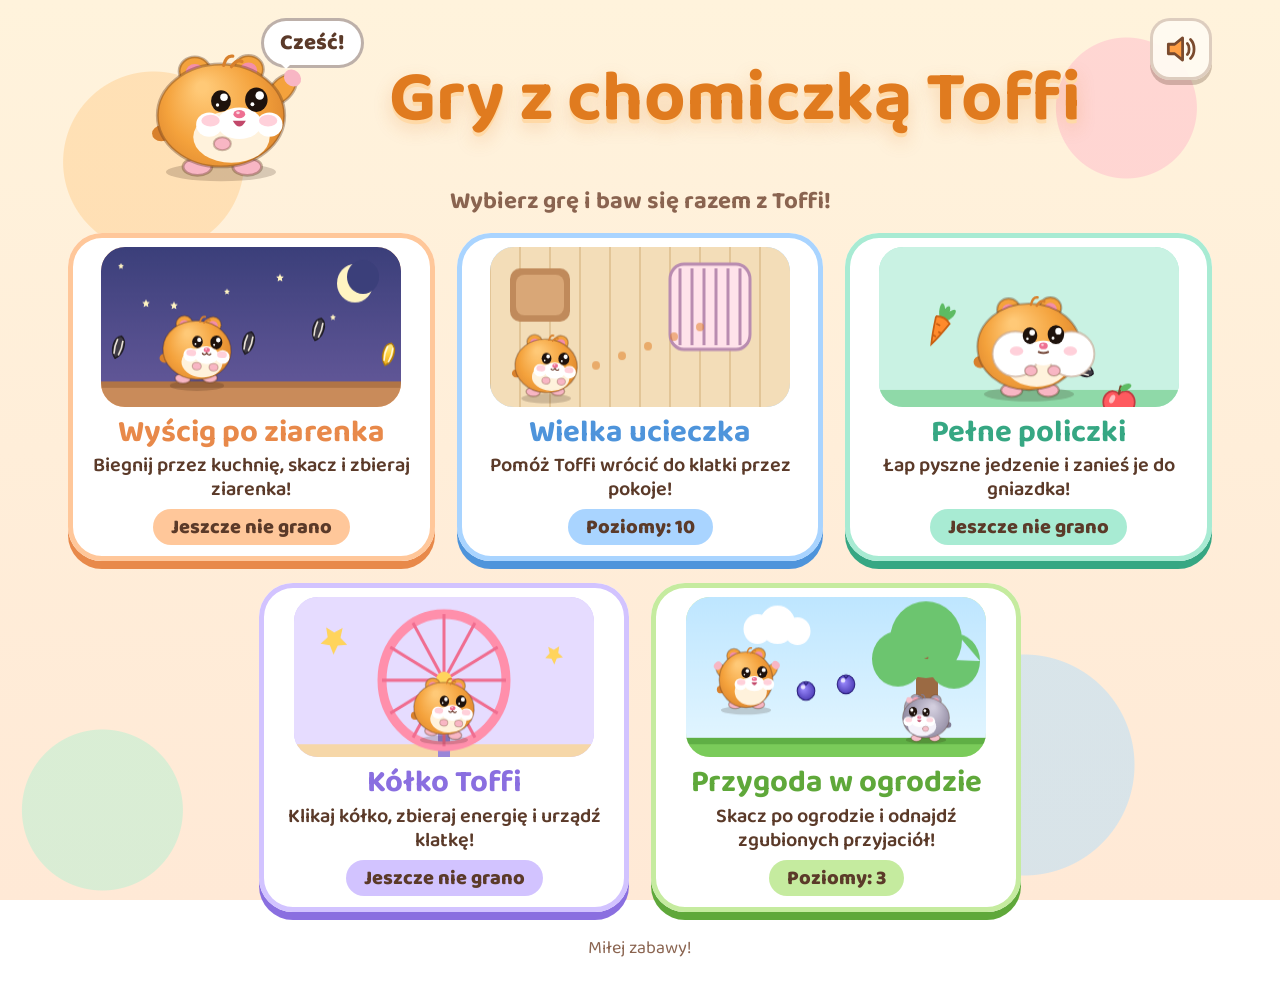
==== index.html @ e41325c5 "Add shared Toffi character, sound, UI helpers and main menu Co-Authored-By: Claude Opus 5.5 <noreply" ====
<!DOCTYPE html>
<html lang="pl">
<head>
  <meta charset="UTF-8">
  <meta name="viewport" content="width=device-width, initial-scale=1, viewport-fit=cover">
  <title>Gry z chomiczką Toffi</title>
  <link rel="preconnect" href="https://fonts.googleapis.com">
  <link rel="preconnect" href="https://fonts.gstatic.com" crossorigin>
  <link href="https://fonts.googleapis.com/css2?family=Baloo+2:wght@500;600;700;800&display=swap" rel="stylesheet">
  <link rel="stylesheet" href="shared/style.css">
</head>
<body class="menu-page">
  <div class="menu-wrap">
    <header class="menu-top">
      <div class="toffi-hello">
        <canvas id="toffiHello" aria-hidden="true"></canvas>
        <div class="hello-bubble">Cześć!</div>
      </div>
      <h1 class="menu-title">Gry z chomiczką Toffi</h1>
      <div id="muteSlot"></div>
    </header>
    <p class="menu-sub">Wybierz grę i baw się razem z Toffi!</p>

    <main class="cards">
      <a class="card c1" href="games/wyscig/index.html">
        <canvas data-icon="wyscig" aria-hidden="true"></canvas>
        <h2>Wyścig po ziarenka</h2>
        <p>Biegnij przez kuchnię, skacz i zbieraj ziarenka!</p>
        <div class="best" data-best="wyscig"></div>
      </a>
      <a class="card c2" href="games/ucieczka/index.html">
        <canvas data-icon="ucieczka" aria-hidden="true"></canvas>
        <h2>Wielka ucieczka</h2>
        <p>Pomóż Toffi wrócić do klatki przez pokoje!</p>
        <div class="best" data-best="ucieczka"></div>
      </a>
      <a class="card c3" href="games/policzki/index.html">
        <canvas data-icon="policzki" aria-hidden="true"></canvas>
        <h2>Pełne policzki</h2>
        <p>Łap pyszne jedzenie i zanieś je do gniazdka!</p>
        <div class="best" data-best="policzki"></div>
      </a>
      <a class="card c4" href="games/kolko/index.html">
        <canvas data-icon="kolko" aria-hidden="true"></canvas>
        <h2>Kółko Toffi</h2>
        <p>Klikaj kółko, zbieraj energię i urządź klatkę!</p>
        <div class="best" data-best="kolko"></div>
      </a>
      <a class="card c5" href="games/ogrod/index.html">
        <canvas data-icon="ogrod" aria-hidden="true"></canvas>
        <h2>Przygoda w ogrodzie</h2>
        <p>Skacz po ogrodzie i odnajdź zgubionych przyjaciół!</p>
        <div class="best" data-best="ogrod"></div>
      </a>
    </main>

    <footer class="menu-foot">
      <span>Miłej zabawy!</span>
    </footer>
  </div>

  <script src="shared/sound.js"></script>
  <script src="shared/toffi.js"></script>
  <script src="shared/common.js"></script>
  <script>
  (function () {
    'use strict';
    var UI = ToffiUI;

    // Waving Toffi + mute button
    Toffi.mount(document.getElementById('toffiHello'), { anim: 'wave', scale: 0.7 });
    document.getElementById('muteSlot').appendChild(UI.muteButton());

    // Clicking a card plays a small sound before leaving the page
    document.querySelectorAll('.card').forEach(function (card) {
      card.addEventListener('click', function () { ToffiSound.play('pop'); });
    });

    // ---- Best scores / stars under each card ----
    function starsText(n, max) { return '<span class="gold">★</span> ' + n + ' / ' + max; }
    var bests = {
      wyscig: function () {
        var b = ToffiStore.get('wyscig.best', 0);
        return b ? 'Rekord: ' + b + ' pkt' : 'Jeszcze nie grano';
      },
      ucieczka: function () {
        var p = ToffiStore.get('ucieczka.progress', null);
        if (!p || !p.stars) return 'Poziomy: 10';
        var sum = p.stars.reduce(function (a, b) { return a + (b || 0); }, 0);
        return starsText(sum, 30);
      },
      policzki: function () {
        var b = ToffiStore.get('policzki.best', 0);
        return b ? 'Rekord: ' + b + ' pkt' : 'Jeszcze nie grano';
      },
      kolko: function () {
        var s = ToffiStore.get('kolko.save', null);
        if (!s) return 'Jeszcze nie grano';
        return 'Energia: ' + UI.formatNumber(s.total || 0);
      },
      ogrod: function () {
        var p = ToffiStore.get('ogrod.progress', null);
        if (!p || !p.stars) return 'Poziomy: 3';
        var sum = p.stars.reduce(function (a, b) { return a + (b || 0); }, 0);
        return starsText(sum, 9);
      }
    };
    document.querySelectorAll('[data-best]').forEach(function (el) {
      el.innerHTML = bests[el.dataset.best]();
    });

    // ---- Animated card icons, drawn with canvas shapes ----
    var icons = {
      // Night kitchen with seeds and running Toffi
      wyscig: function (ctx, w, h, t) {
        var g = ctx.createLinearGradient(0, 0, 0, h);
        g.addColorStop(0, '#3B3F7A'); g.addColorStop(1, '#6A5C9E');
        ctx.fillStyle = g; ctx.fillRect(0, 0, w, h);
        ctx.fillStyle = '#FFF4C2';
        ctx.beginPath(); ctx.arc(w - 46, 34, 18, 0, Math.PI * 2); ctx.fill();
        ctx.fillStyle = '#3B3F7A';
        ctx.beginPath(); ctx.arc(w - 38, 28, 16, 0, Math.PI * 2); ctx.fill();
        for (var i = 0; i < 6; i++) UI.drawStar(ctx, (i * 53 + 20) % (w - 60), 18 + (i * 37) % 50, 3 + (i % 2), '#FFF4C2');
        ctx.fillStyle = '#C98B5A'; ctx.fillRect(0, h - 34, w, 34);
        ctx.fillStyle = '#B07446'; ctx.fillRect(0, h - 34, w, 6);
        for (var s = 0; s < 4; s++) {
          var sx = ((s * 70 - t * 90) % (w + 40) + w + 40) % (w + 40) - 20;
          UI.drawSeed(ctx, sx, h - 70 - Math.sin(s * 2) * 14, 18, 0.3, s === 2);
        }
        Toffi.draw(ctx, w * 0.32, h - 30, 70, { anim: 'run', t: t });
      },
      // Top-down room with cage
      ucieczka: function (ctx, w, h, t) {
        ctx.fillStyle = '#F3DDB8'; ctx.fillRect(0, 0, w, h);
        ctx.strokeStyle = '#E2C597'; ctx.lineWidth = 2;
        for (var x = 0; x < w; x += 30) { ctx.beginPath(); ctx.moveTo(x, 0); ctx.lineTo(x, h); ctx.stroke(); }
        ctx.fillStyle = '#C08A5B'; UI.roundRect(ctx, 20, 20, 60, 50, 10); ctx.fill();
        ctx.fillStyle = '#D9A777'; UI.roundRect(ctx, 26, 26, 48, 38, 8); ctx.fill();
        // cage
        var cx = w - 80, cy = 50;
        ctx.fillStyle = '#FFE2EA'; UI.roundRect(ctx, cx - 40, cy - 34, 80, 80, 14); ctx.fill();
        ctx.strokeStyle = '#B98CB0'; ctx.lineWidth = 3;
        for (var b = -30; b <= 30; b += 12) { ctx.beginPath(); ctx.moveTo(cx + b, cy - 30); ctx.lineTo(cx + b, cy + 42); ctx.stroke(); }
        UI.roundRect(ctx, cx - 40, cy - 34, 80, 80, 14); ctx.stroke();
        // path dots
        ctx.fillStyle = 'rgba(224,123,31,0.5)';
        for (var d = 0; d < 6; d++) { ctx.beginPath(); ctx.arc(80 + d * 26, h - 40 - d * 9, 4, 0, Math.PI * 2); ctx.fill(); }
        Toffi.draw(ctx, 60 + Math.sin(t * 2) * 6, h - 18, 64, { anim: 'run', t: t });
      },
      // Toffi with full cheeks and falling food
      policzki: function (ctx, w, h, t) {
        ctx.fillStyle = '#C9F2E3'; ctx.fillRect(0, 0, w, h);
        ctx.fillStyle = '#8FD9A8'; ctx.fillRect(0, h - 26, w, 26);
        var y1 = ((t * 50) % (h + 40)) - 20, y2 = ((t * 50 + 70) % (h + 40)) - 20;
        UI.drawCarrot(ctx, w * 0.2, y1, 34, Math.sin(t) * 0.5);
        UI.drawApple(ctx, w * 0.8, y2, 34, 0);
        UI.drawSeed(ctx, w * 0.68, ((t * 60 + 20) % (h + 40)) - 20, 18, t);
        Toffi.draw(ctx, w / 2, h - 22, 96, { anim: 'eat', t: t, cheeks: 1, round: 0.4 });
      },
      // Hamster wheel with Toffi running inside
      kolko: function (ctx, w, h, t) {
        ctx.fillStyle = '#E6DCFF'; ctx.fillRect(0, 0, w, h);
        ctx.fillStyle = '#F6D7A8'; ctx.fillRect(0, h - 22, w, 22);
        var cx = w / 2, cy = h / 2 - 2, r = 62;
        ctx.fillStyle = '#9A86D8'; ctx.fillRect(cx - 6, cy, 12, h / 2);
        ctx.strokeStyle = '#FF8FAB'; ctx.lineWidth = 9;
        ctx.beginPath(); ctx.arc(cx, cy, r, 0, Math.PI * 2); ctx.stroke();
        ctx.lineWidth = 3; ctx.strokeStyle = '#F06D90';
        for (var i = 0; i < 12; i++) {
          var a = i / 12 * Math.PI * 2 + t * 3;
          ctx.beginPath(); ctx.moveTo(cx, cy); ctx.lineTo(cx + Math.cos(a) * r, cy + Math.sin(a) * r); ctx.stroke();
        }
        ctx.fillStyle = '#FFD45C'; ctx.beginPath(); ctx.arc(cx, cy, 8, 0, Math.PI * 2); ctx.fill();
        Toffi.draw(ctx, cx, cy + r - 6, 62, { anim: 'run', t: t * 1.4 });
        UI.drawStar(ctx, 40, 40, 12 + Math.sin(t * 4) * 2, '#FFD45C', t);
        UI.drawStar(ctx, w - 40, 54, 9 + Math.cos(t * 4) * 2, '#FFD45C', -t);
      },
      // Garden with tree, berries and a friend
      ogrod: function (ctx, w, h, t) {
        var g = ctx.createLinearGradient(0, 0, 0, h);
        g.addColorStop(0, '#BEE6FF'); g.addColorStop(1, '#E8F8FF');
        ctx.fillStyle = g; ctx.fillRect(0, 0, w, h);
        ctx.fillStyle = '#FFF'; ctx.beginPath(); ctx.arc(60 + t * 6 % 60, 30, 14, 0, 7); ctx.arc(80 + t * 6 % 60, 26, 18, 0, 7); ctx.arc(100 + t * 6 % 60, 32, 13, 0, 7); ctx.fill();
        ctx.fillStyle = '#9B6A43'; ctx.fillRect(w - 70, 40, 22, h - 60);
        ctx.fillStyle = '#6CC56F';
        ctx.beginPath(); ctx.arc(w - 60, 40, 36, 0, 7); ctx.arc(w - 88, 58, 26, 0, 7); ctx.arc(w - 32, 60, 26, 0, 7); ctx.fill();
        ctx.fillStyle = '#7ACB5A'; ctx.fillRect(0, h - 28, w, 28);
        ctx.fillStyle = '#5FAF45'; ctx.fillRect(0, h - 28, w, 6);
        UI.drawBerry(ctx, 120, h - 70 + Math.sin(t * 3) * 4, 22);
        UI.drawBerry(ctx, 160, h - 80 + Math.sin(t * 3 + 1) * 4, 22);
        Toffi.draw(ctx, 60, h - 24 - Math.abs(Math.sin(t * 2.5)) * 30, 60, { anim: Math.abs(Math.sin(t * 2.5)) > 0.15 ? 'jump' : 'idle', t: t });
        Toffi.draw(ctx, w - 60, h - 26, 48, { anim: 'wave', t: t, palette: 'grey', facing: -1 });
      }
    };

    var canvases = Array.prototype.slice.call(document.querySelectorAll('canvas[data-icon]'));
    function frame(now) {
      var t = now / 1000;
      var dpr = Math.min(window.devicePixelRatio || 1, 2);
      canvases.forEach(function (c) {
        var w = c.clientWidth, h = c.clientHeight;
        if (!w || !h) return;
        if (c.width !== Math.round(w * dpr)) { c.width = Math.round(w * dpr); c.height = Math.round(h * dpr); }
        var ctx = c.getContext('2d');
        ctx.setTransform(dpr, 0, 0, dpr, 0, 0);
        ctx.save();
        UI.roundRect(ctx, 0, 0, w, h, 24); ctx.clip();
        icons[c.dataset.icon](ctx, w, h, t);
        ctx.restore();
      });
      requestAnimationFrame(frame);
    }
    requestAnimationFrame(frame);
  })();
  </script>
</body>
</html>
---- shared/style.css ----
/* =========================================================================
   Shared look for the Toffi game collection.
   Warm pastel colours, rounded shapes, big friendly text.
   ========================================================================= */
:root {
  --cream: #FFF6E6;
  --paper: #FFFAF2;
  --brown: #5B3A29;
  --brown-soft: #8A6450;
  --orange: #FF9F45;
  --orange-d: #E07B1F;
  --pink: #FF8FAB;
  --pink-d: #E0607E;
  --mint: #5FCFAE;
  --mint-d: #3BA585;
  --sky: #7DBEFF;
  --sky-d: #4E94DB;
  --lav: #B49CFF;
  --lav-d: #8A6FE0;
  --yellow: #FFD45C;
  --font: "Baloo 2", "Comic Sans MS", "Trebuchet MS", system-ui, sans-serif;
}

* { box-sizing: border-box; }

html, body {
  margin: 0;
  height: 100%;
}

body {
  font-family: var(--font);
  color: var(--brown);
  background: var(--cream);
  -webkit-tap-highlight-color: transparent;
  -webkit-user-select: none;
  user-select: none;
  -webkit-touch-callout: none;
}

button { font-family: var(--font); }

/* ----------------------------------------------------------------------
   Game pages: a 960×540 stage scaled to fit the window (see common.js)
   ---------------------------------------------------------------------- */
body.game-page {
  overflow: hidden;
  background: #3D2E46;
  touch-action: none;
  overscroll-behavior: none;
}

.stage {
  position: absolute;
  left: 50%;
  top: 50%;
  width: 960px;
  height: 540px;
  transform: translate(-50%, -50%) scale(var(--s, 1));
  overflow: hidden;
  border-radius: 6px;
  background: #222;
  box-shadow: 0 10px 40px rgba(0, 0, 0, 0.35);
}

.stage > canvas {
  position: absolute;
  left: 0;
  top: 0;
  width: 960px;
  height: 540px;
  display: block;
  touch-action: none;
}

/* --- Top bar ----------------------------------------------------------- */
.topbar {
  position: absolute;
  left: 12px;
  right: 12px;
  top: 10px;
  display: flex;
  justify-content: space-between;
  pointer-events: none;
  z-index: 10;
}
.topbar-group { display: flex; gap: 10px; }

.icon-btn {
  pointer-events: auto;
  width: 62px;
  height: 62px;
  border-radius: 20px;
  border: 3px solid rgba(122, 74, 46, 0.25);
  background: rgba(255, 250, 242, 0.94);
  box-shadow: 0 5px 0 rgba(90, 58, 41, 0.28);
  display: grid;
  place-items: center;
  cursor: pointer;
  padding: 0;
  transition: transform 0.08s;
  touch-action: manipulation;
}
.icon-btn svg { width: 38px; height: 38px; display: block; }
.icon-btn:hover { transform: translateY(-2px); }
.icon-btn:active { transform: translateY(4px); box-shadow: 0 1px 0 rgba(90, 58, 41, 0.28); }
.icon-btn:focus-visible { outline: 4px solid var(--sky); outline-offset: 2px; }

/* --- Overlay screens --------------------------------------------------- */
.overlay {
  position: absolute;
  inset: 0;
  z-index: 20;
  display: flex;
  align-items: center;
  justify-content: center;
  background: rgba(60, 38, 30, 0.45);
  animation: fade-in 0.25s ease-out;
}
@keyframes fade-in { from { opacity: 0; } to { opacity: 1; } }

.panel {
  position: relative;
  background: var(--paper);
  border-radius: 40px;
  padding: 14px 40px 26px;
  min-width: 460px;
  max-width: 820px;
  max-height: 520px;
  text-align: center;
  box-shadow: 0 10px 0 rgba(90, 58, 41, 0.25), inset 0 0 0 6px #FFDDA8;
  animation: pop-in 0.35s cubic-bezier(.2, 1.6, .5, 1);
}
@keyframes pop-in { from { transform: scale(0.7); } to { transform: scale(1); } }

.panel-toffi {
  display: block;
  width: 130px;
  height: 110px;
  margin: -4px auto -6px;
}
.panel h1 {
  margin: 0;
  font-size: 50px;
  line-height: 1.05;
  color: var(--orange-d);
  text-shadow: 0 3px 0 #FFE2B8;
}
.panel p {
  font-size: 25px;
  line-height: 1.25;
  margin: 8px 0 12px;
  font-weight: 600;
}
.panel p b { color: var(--pink-d); }

.btn-row {
  display: flex;
  gap: 18px;
  justify-content: center;
  flex-wrap: wrap;
  margin-top: 8px;
}

.big-btn {
  display: inline-flex;
  align-items: center;
  gap: 10px;
  font-size: 32px;
  font-weight: 800;
  color: #fff;
  border: none;
  border-radius: 999px;
  padding: 8px 34px 8px 26px;
  cursor: pointer;
  text-shadow: 0 2px 0 rgba(0, 0, 0, 0.18);
  transition: transform 0.08s;
  touch-action: manipulation;
}
.big-btn .btn-icon svg { width: 36px; height: 36px; display: block; }
.big-btn:hover { transform: translateY(-2px) scale(1.03); }
.big-btn:active { transform: translateY(5px); box-shadow: none !important; }
.big-btn:focus-visible { outline: 4px solid var(--sky); outline-offset: 3px; }
.big-btn.primary { animation: breathe 1.8s ease-in-out infinite; }
@keyframes breathe { 50% { transform: scale(1.05); } }

.big-btn.mint   { background: var(--mint);   box-shadow: 0 6px 0 var(--mint-d); }
.big-btn.orange { background: var(--orange); box-shadow: 0 6px 0 var(--orange-d); }
.big-btn.pink   { background: var(--pink);   box-shadow: 0 6px 0 var(--pink-d); }
.big-btn.sky    { background: var(--sky);    box-shadow: 0 6px 0 var(--sky-d); }
.big-btn.lav    { background: var(--lav);    box-shadow: 0 6px 0 var(--lav-d); }

/* Stars on result screens */
.stars { font-size: 64px; line-height: 1; margin: 4px 0; letter-spacing: 6px; }
.stars .star { color: #E7DACB; display: inline-block; }
.stars .star.on {
  color: #FFC93C;
  text-shadow: 0 3px 0 #E09A12;
  animation: star-pop 0.5s cubic-bezier(.2, 1.8, .5, 1) both;
}
@keyframes star-pop { from { transform: scale(0) rotate(-90deg); } to { transform: scale(1) rotate(0); } }

/* Control pictures on start screens */
.controls-pic {
  display: flex;
  gap: 16px;
  justify-content: center;
  align-items: stretch;
  flex-wrap: wrap;
  margin: 4px 0 12px;
}
.ctrl {
  background: #fff;
  border-radius: 22px;
  padding: 8px 16px 4px;
  box-shadow: 0 4px 0 rgba(90, 58, 41, 0.12);
  display: flex;
  flex-direction: column;
  align-items: center;
  justify-content: space-between;
  gap: 2px;
}
.ctrl-row { display: flex; align-items: center; gap: 6px; }
.ctrl .lbl { font-size: 21px; font-weight: 800; color: var(--orange-d); }
.ctrl .or { font-size: 17px; font-weight: 700; opacity: 0.6; margin: 0 4px; }
.ctrl-icon svg { width: 50px; height: 50px; display: block; }
.key {
  min-width: 46px;
  height: 46px;
  padding: 0 8px;
  border-radius: 12px;
  background: #fff;
  border: 3px solid #D6C2AE;
  box-shadow: 0 4px 0 #D6C2AE;
  font-size: 24px;
  font-weight: 800;
  display: inline-grid;
  place-items: center;
  margin-bottom: 4px;
}
.key.wide { font-size: 18px; padding: 0 12px; }

/* On-screen touch buttons (shown on touch devices) */
.touch-btn {
  position: absolute;
  z-index: 8;
  width: 108px;
  height: 108px;
  border-radius: 50%;
  border: 4px solid rgba(255, 255, 255, 0.95);
  background: rgba(255, 250, 242, 0.55);
  box-shadow: 0 5px 0 rgba(90, 58, 41, 0.25);
  display: none;
  place-items: center;
  touch-action: none;
  cursor: pointer;
  padding: 0;
}
.touch-btn svg { width: 54px; height: 54px; }
.touch-btn.pressed { background: rgba(255, 223, 160, 0.85); transform: translateY(3px); }
.is-touch .touch-btn, .touch-btn.always { display: grid; }

/* Portrait phone hint */
.rotate-hint {
  display: none;
  position: fixed;
  left: 12px;
  right: 12px;
  top: 12px;
  z-index: 100;
  padding: 10px 16px;
  border-radius: 20px;
  background: var(--paper);
  color: var(--brown);
  font-size: 20px;
  font-weight: 700;
  text-align: center;
  box-shadow: 0 4px 0 rgba(0, 0, 0, 0.2);
}
@media (orientation: portrait) and (max-width: 700px) {
  .game-page .rotate-hint { display: block; }
}

/* ----------------------------------------------------------------------
   Main menu
   ---------------------------------------------------------------------- */
body.menu-page {
  min-height: 100%;
  background:
    radial-gradient(circle at 12% 18%, rgba(255, 210, 150, 0.55) 0 90px, transparent 91px),
    radial-gradient(circle at 88% 12%, rgba(255, 180, 200, 0.45) 0 70px, transparent 71px),
    radial-gradient(circle at 80% 85%, rgba(170, 220, 255, 0.45) 0 110px, transparent 111px),
    radial-gradient(circle at 8% 90%, rgba(180, 240, 210, 0.5) 0 80px, transparent 81px),
    linear-gradient(#FFF3DC, #FFE9D6);
  background-attachment: fixed;
}

.menu-wrap { max-width: 1180px; margin: 0 auto; padding: 14px 18px 32px; }

.menu-top {
  display: flex;
  align-items: center;
  justify-content: center;
  gap: 8px;
  position: relative;
  flex-wrap: wrap;
}
.menu-top .mute-btn { position: absolute; right: 0; top: 4px; }

.toffi-hello { position: relative; width: 200px; height: 170px; flex: 0 0 auto; }
.toffi-hello canvas { width: 200px; height: 170px; display: block; }
.toffi-hello .hello-bubble {
  position: absolute;
  left: 140px;
  top: 4px;
  white-space: nowrap;
  background: #fff;
  border: 3px solid rgba(91, 58, 41, 0.4);
  border-radius: 999px;
  padding: 4px 16px;
  font-size: 22px;
  font-weight: 800;
  animation: bubble 3s ease-in-out infinite;
}
.toffi-hello .hello-bubble::after {
  content: "";
  position: absolute;
  left: 14px;
  bottom: -12px;
  border: 8px solid transparent;
  border-top-color: #fff;
}
@keyframes bubble { 50% { transform: translateY(-4px) rotate(-2deg); } }

.menu-title {
  margin: 0;
  font-size: clamp(38px, 6.4vw, 72px);
  line-height: 1;
  color: var(--orange-d);
  text-shadow: 0 4px 0 #FFD9A6, 0 8px 18px rgba(224, 123, 31, 0.25);
  text-align: center;
  padding: 0 70px 0 60px;
}
.menu-sub { text-align: center; font-size: 24px; line-height: 1.2; font-weight: 700; margin: 4px 0 16px; color: var(--brown-soft); }

.cards {
  display: flex;
  flex-wrap: wrap;
  justify-content: center;
  gap: 22px;
}
.cards .card { flex: 1 1 300px; max-width: 370px; }

.card {
  --c: #FFB86B;
  --cd: #E0913A;
  display: flex;
  flex-direction: column;
  align-items: center;
  text-align: center;
  text-decoration: none;
  color: var(--brown);
  background: #fff;
  border-radius: 34px;
  padding: 14px 18px 16px;
  box-shadow: 0 8px 0 var(--cd), inset 0 0 0 5px var(--c);
  transition: transform 0.12s;
  touch-action: manipulation;
}
.card:hover { transform: translateY(-4px) rotate(-0.6deg); }
.card:active { transform: translateY(6px); box-shadow: 0 2px 0 var(--cd), inset 0 0 0 5px var(--c); }
.card:focus-visible { outline: 5px solid var(--sky-d); outline-offset: 4px; }
.card canvas {
  width: 100%;
  max-width: 300px;
  height: 160px;
  border-radius: 24px;
  background: var(--c);
  display: block;
}
.card h2 { margin: 10px 0 0; font-size: 31px; line-height: 1.05; color: var(--cd); }
.card p { margin: 4px 0 8px; font-size: 20px; font-weight: 600; line-height: 1.2; }
.card .best {
  margin-top: auto;
  background: var(--c);
  color: var(--brown);
  border-radius: 999px;
  padding: 2px 18px;
  font-size: 20px;
  font-weight: 800;
}
.card .best .gold { color: #fff; text-shadow: 0 2px 0 #D9940E; }

.card.c1 { --c: #FFC79A; --cd: #E8894A; }
.card.c2 { --c: #A9D4FF; --cd: #4E94DB; }
.card.c3 { --c: #A8EBD3; --cd: #36A783; }
.card.c4 { --c: #D2C3FF; --cd: #8A6FE0; }
.card.c5 { --c: #C5EB9F; --cd: #5FA83A; }

.menu-foot { text-align: center; margin-top: 22px; font-size: 18px; color: var(--brown-soft); }
.menu-foot button {
  font-size: 16px;
  background: none;
  border: 2px dashed rgba(91, 58, 41, 0.3);
  border-radius: 999px;
  padding: 4px 14px;
  color: var(--brown-soft);
  cursor: pointer;
}

@media (max-width: 640px) {
  .menu-title { padding: 0 8px; }
  .toffi-hello { width: 160px; height: 140px; }
  .toffi-hello canvas { width: 160px; height: 140px; }
  .toffi-hello .hello-bubble { left: 110px; font-size: 18px; }
  .menu-top .mute-btn { width: 52px; height: 52px; }
  .menu-top .mute-btn svg { width: 30px; height: 30px; }
}
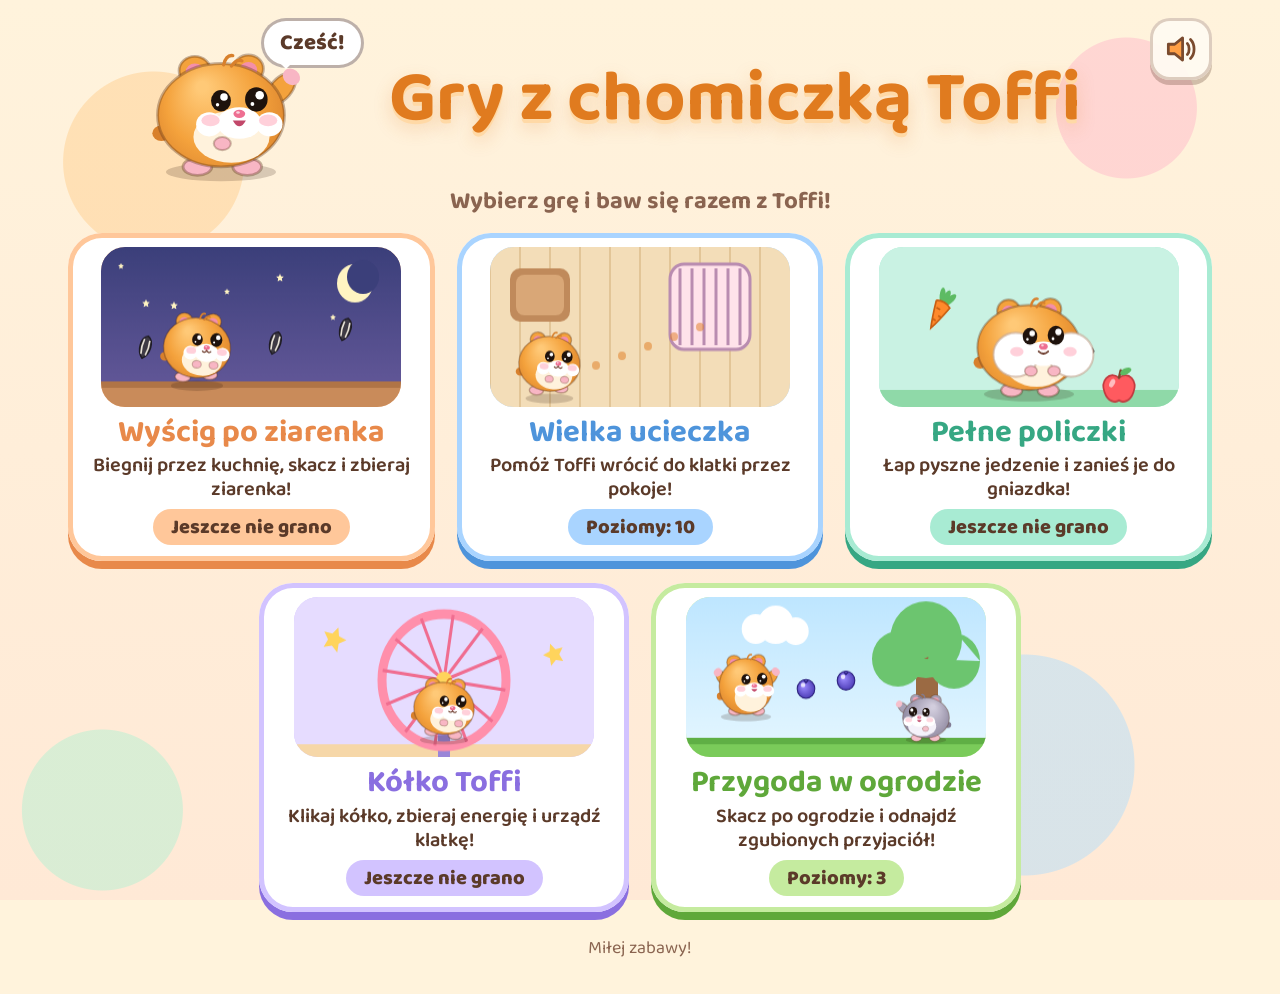
==== commit d94d8779: "Polish: menu record wording, iOS-safe menu background, runner hit guard, README Co-Authored-By: Clau" ====
--- a/index.html
+++ b/index.html
@@ -81,7 +81,7 @@
     var bests = {
       wyscig: function () {
         var b = ToffiStore.get('wyscig.best', 0);
-        return b ? 'Rekord: ' + b + ' pkt' : 'Jeszcze nie grano';
+        return b ? 'Rekord: ' + b + ' ' + UI.plural(b, 'ziarenko', 'ziarenka', 'ziarenek') : 'Jeszcze nie grano';
       },
       ucieczka: function () {
         var p = ToffiStore.get('ucieczka.progress', null);
--- a/shared/style.css
+++ b/shared/style.css
@@ -260,6 +260,49 @@
 .touch-btn.pressed { background: rgba(255, 223, 160, 0.85); transform: translateY(3px); }
 .is-touch .touch-btn, .touch-btn.always { display: grid; }
 
+/* Level select grid (puzzle + platformer) */
+.levels-screen .panel { padding: 8px 30px 18px; }
+.levels-screen .panel h1 { font-size: 42px; }
+.levels-screen .panel p { font-size: 21px; margin: 2px 0 6px; }
+.levels-screen .controls-pic { margin: 2px 0 8px; }
+.level-grid {
+  display: grid;
+  grid-template-columns: repeat(5, 120px);
+  gap: 10px;
+  justify-content: center;
+  margin: 4px 0 8px;
+}
+.level-grid.three { grid-template-columns: repeat(3, 170px); }
+.level-btn {
+  position: relative;
+  height: 76px;
+  border: none;
+  border-radius: 20px;
+  background: #FFE7C2;
+  box-shadow: 0 5px 0 #E8B979;
+  cursor: pointer;
+  display: flex;
+  flex-direction: column;
+  align-items: center;
+  justify-content: center;
+  color: var(--brown);
+  line-height: 1;
+  padding: 2px 4px;
+  touch-action: manipulation;
+}
+.level-btn:hover { transform: translateY(-2px); }
+.level-btn:active { transform: translateY(4px); box-shadow: 0 1px 0 #E8B979; }
+.level-btn .num { font-size: 28px; font-weight: 800; }
+.level-btn .lv-stars { font-size: 16px; letter-spacing: 1px; }
+.level-btn .lv-stars i { font-style: normal; color: #E2CDB4; }
+.level-btn .lv-stars i.on { color: #FFB91F; }
+.level-btn .lv-name { font-size: 13px; font-weight: 700; margin-top: 3px; opacity: 0.8; white-space: nowrap; }
+.level-btn.locked { background: #EFE6DA; box-shadow: 0 5px 0 #D5C6B4; cursor: default; }
+.level-btn.locked .lock svg { width: 32px; height: 32px; }
+.level-btn.locked .lv-name { opacity: 0.45; }
+.level-grid.three .level-btn { height: 92px; }
+.level-grid.three .level-btn .lv-name { font-size: 16px; }
+
 /* Portrait phone hint */
 .rotate-hint {
   display: none;
@@ -284,15 +327,19 @@
 /* ----------------------------------------------------------------------
    Main menu
    ---------------------------------------------------------------------- */
-body.menu-page {
-  min-height: 100%;
+body.menu-page { min-height: 100%; background: #FFF3DC; }
+/* fixed decorative background layer (works on iOS, unlike background-attachment: fixed) */
+body.menu-page::before {
+  content: "";
+  position: fixed;
+  inset: 0;
+  z-index: -1;
   background:
     radial-gradient(circle at 12% 18%, rgba(255, 210, 150, 0.55) 0 90px, transparent 91px),
     radial-gradient(circle at 88% 12%, rgba(255, 180, 200, 0.45) 0 70px, transparent 71px),
     radial-gradient(circle at 80% 85%, rgba(170, 220, 255, 0.45) 0 110px, transparent 111px),
     radial-gradient(circle at 8% 90%, rgba(180, 240, 210, 0.5) 0 80px, transparent 81px),
     linear-gradient(#FFF3DC, #FFE9D6);
-  background-attachment: fixed;
 }
 
 .menu-wrap { max-width: 1180px; margin: 0 auto; padding: 14px 18px 32px; }
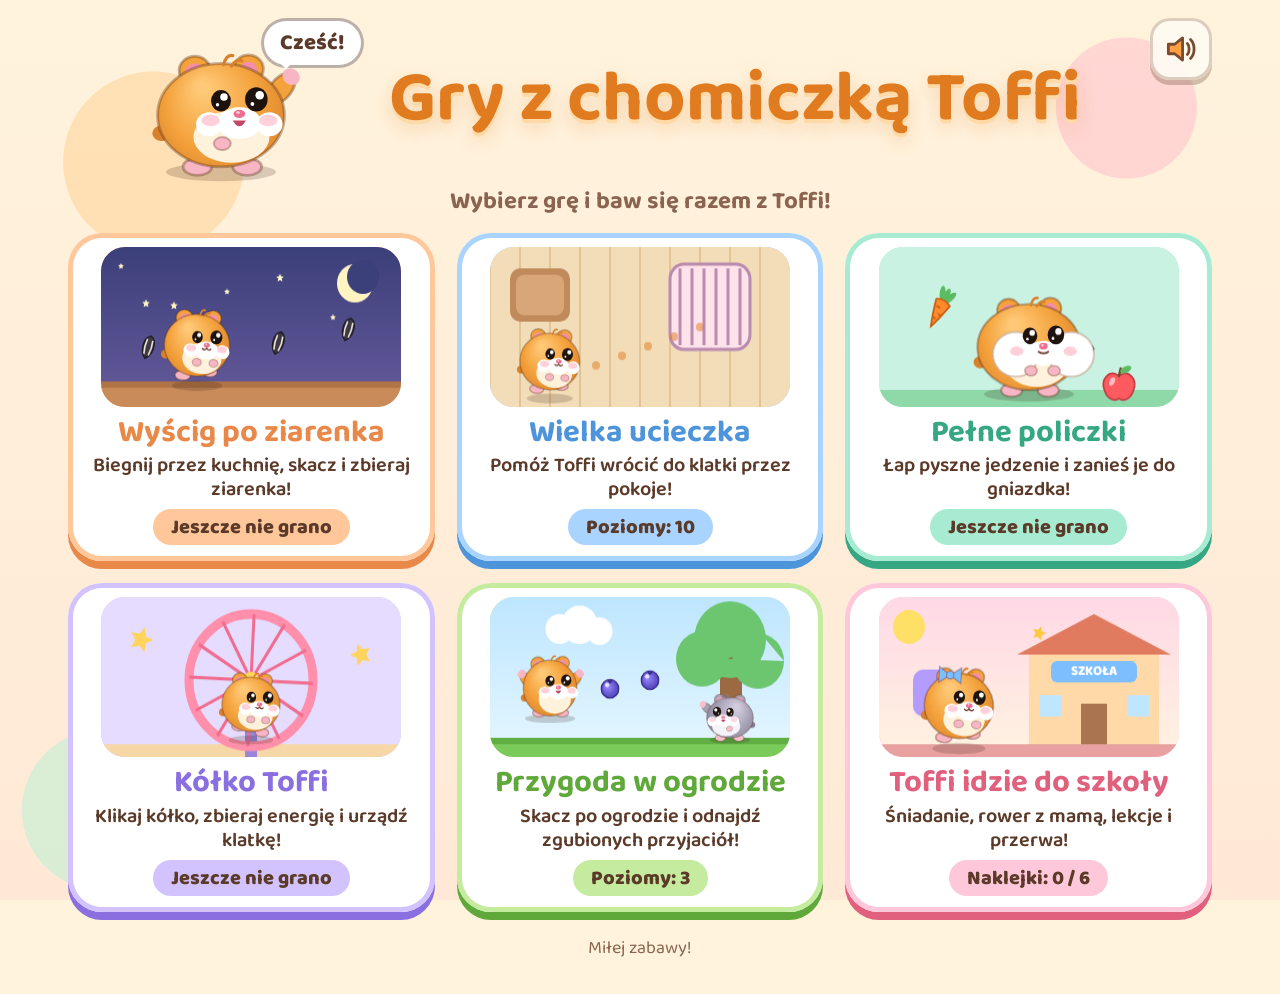
==== commit eec6c28c: "Add game 6: Toffi idzie do szkoły (school day: breakfast, school bag, bike ride with Mom, maths, toi" ====
--- a/index.html
+++ b/index.html
@@ -52,6 +52,12 @@
         <p>Skacz po ogrodzie i odnajdź zgubionych przyjaciół!</p>
         <div class="best" data-best="ogrod"></div>
       </a>
+      <a class="card c6" href="games/szkola/index.html">
+        <canvas data-icon="szkola" aria-hidden="true"></canvas>
+        <h2>Toffi idzie do szkoły</h2>
+        <p>Śniadanie, rower z mamą, lekcje i przerwa!</p>
+        <div class="best" data-best="szkola"></div>
+      </a>
     </main>
 
     <footer class="menu-foot">
@@ -97,6 +103,11 @@
         var s = ToffiStore.get('kolko.save', null);
         if (!s) return 'Jeszcze nie grano';
         return 'Energia: ' + UI.formatNumber(s.total || 0);
+      },
+      szkola: function () {
+        var p = ToffiStore.get('szkola.progress', null);
+        var n = p && p.stickers ? Object.keys(p.stickers).length : 0;
+        return n ? '<span class="gold">★</span> Naklejki: ' + n + ' / 6' : 'Naklejki: 0 / 6';
       },
       ogrod: function () {
         var p = ToffiStore.get('ogrod.progress', null);
@@ -174,6 +185,24 @@
         Toffi.draw(ctx, cx, cy + r - 6, 62, { anim: 'run', t: t * 1.4 });
         UI.drawStar(ctx, 40, 40, 12 + Math.sin(t * 4) * 2, '#FFD45C', t);
         UI.drawStar(ctx, w - 40, 54, 9 + Math.cos(t * 4) * 2, '#FFD45C', -t);
+      },
+      // School building, Toffi with her school bag
+      szkola: function (ctx, w, h, t) {
+        var g = ctx.createLinearGradient(0, 0, 0, h);
+        g.addColorStop(0, '#FFD9E6'); g.addColorStop(1, '#FFF4E0');
+        ctx.fillStyle = g; ctx.fillRect(0, 0, w, h);
+        ctx.fillStyle = '#FFD9A8'; ctx.fillRect(w - 150, 50, 130, 90);
+        ctx.fillStyle = '#E07B5F';
+        ctx.beginPath(); ctx.moveTo(w - 162, 54); ctx.lineTo(w - 85, 16); ctx.lineTo(w - 8, 54); ctx.closePath(); ctx.fill();
+        ctx.fillStyle = '#7DBEFF'; UI.roundRect(ctx, w - 128, 60, 86, 20, 6); ctx.fill();
+        UI.text(ctx, 'SZKOŁA', w - 85, 71, { size: 13, color: '#FFFFFF', align: 'center' });
+        ctx.fillStyle = '#A9744F'; ctx.fillRect(w - 98, 100, 26, 40);
+        ctx.fillStyle = '#BFE6FF'; ctx.fillRect(w - 140, 92, 22, 20); ctx.fillRect(w - 52, 92, 22, 20);
+        ctx.fillStyle = '#E8A0A0'; ctx.fillRect(0, h - 22, w, 22);
+        ctx.fillStyle = '#B49CFF'; UI.roundRect(ctx, 34, h - 92, 36, 44, 10); ctx.fill();
+        Toffi.draw(ctx, 80 + Math.sin(t * 2) * 4, h - 18, 74, { anim: 'run', t: t, hat: 'bow', hatColor: '#7DBEFF' });
+        UI.drawStar(ctx, 160, 34, 9 + Math.sin(t * 3) * 2, '#FFC93C', t);
+        ctx.fillStyle = '#FFE066'; ctx.beginPath(); ctx.arc(30, 28, 16, 0, 7); ctx.fill();
       },
       // Garden with tree, berries and a friend
       ogrod: function (ctx, w, h, t) {
--- a/shared/style.css
+++ b/shared/style.css
@@ -443,6 +443,7 @@
 .card.c3 { --c: #A8EBD3; --cd: #36A783; }
 .card.c4 { --c: #D2C3FF; --cd: #8A6FE0; }
 .card.c5 { --c: #C5EB9F; --cd: #5FA83A; }
+.card.c6 { --c: #FFC7DA; --cd: #E0607E; }
 
 .menu-foot { text-align: center; margin-top: 22px; font-size: 18px; color: var(--brown-soft); }
 .menu-foot button {
